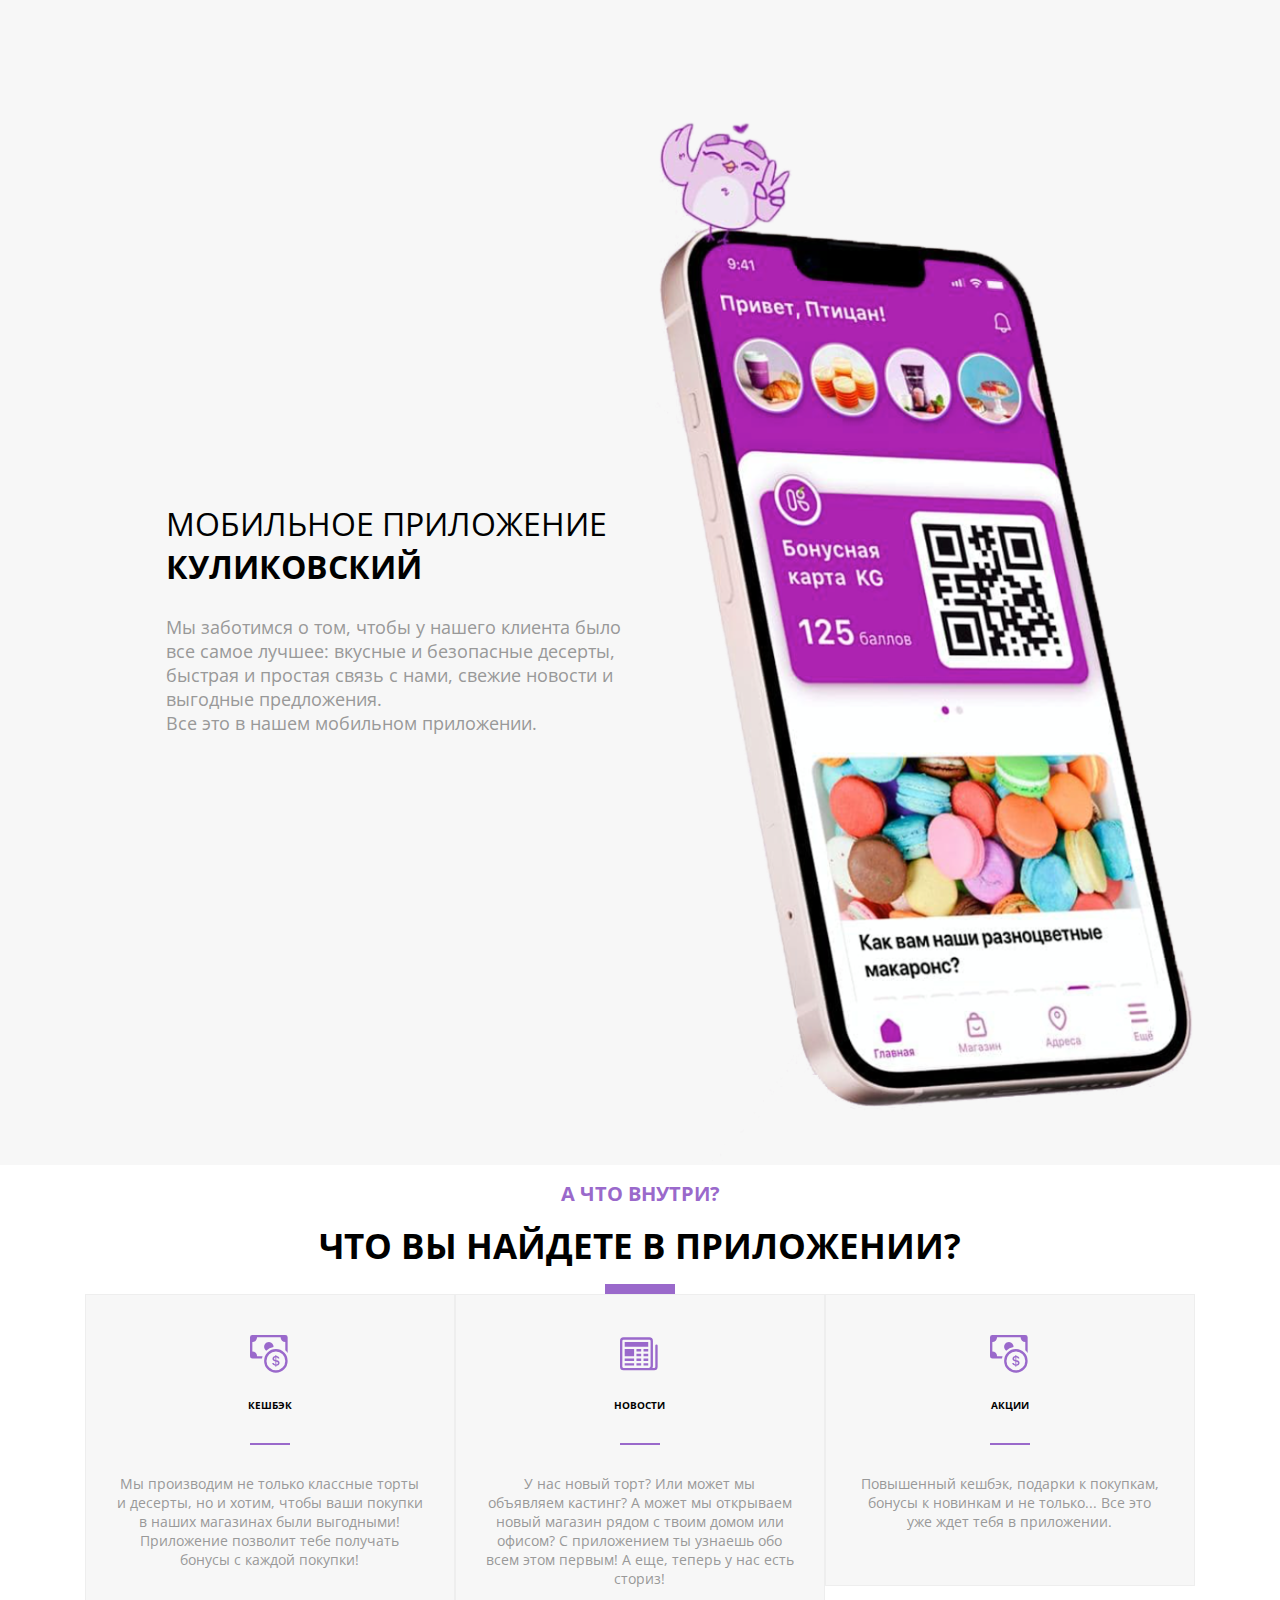
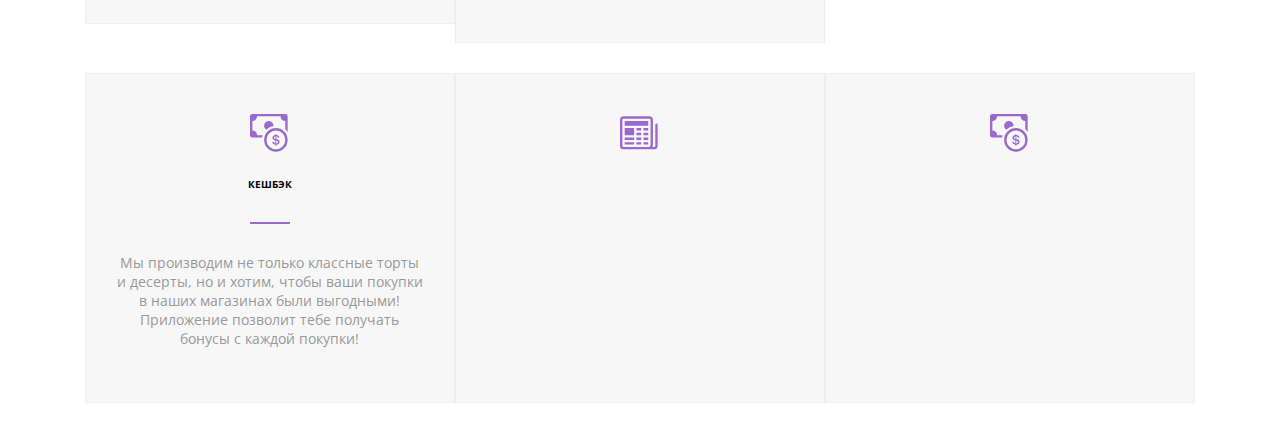
==== mobile.html @ 583b7c26 "kulikov" ====
<!DOCTYPE html>
<html lang="ru">
<head>
    <meta charset="UTF-8">
    <meta http-equiv="X-UA-Compatible" content="IE=edge">
    <meta name="viewport" content="width=device-width, initial-scale=1.0">
    <link rel="stylesheet" href="./lib/ChiefSlider/chief-slider.min.css">
    <link rel="icon" href="https://bitrix.kulikov.com/upload/landing/a2a/bnypx19rsgehgfzwub5ida5rsk8mgqv3/%D0%B4%D0%BB%D1%8F_%D0%A1%D0%AD%D0%94%D0%90_1_.png">
    <title>Мобильное приложение</title>
    <link rel="stylesheet" href="./lib/slide-lib/slide-r.min.css">
    <link rel="preconnect" href="https://fonts.googleapis.com">
    <link rel="preconnect" href="https://fonts.gstatic.com" crossorigin>
    <link href="https://fonts.googleapis.com/css2?family=Cardo:ital,wght@0,400;0,700;1,400&family=Open+Sans:wght@300;400;500;600;700;800&display=swap" rel="stylesheet">
    <link rel="stylesheet" href="./css/style.css">
</head>
<body>
    <header></header>
    <container>
        <div class="app">
            <div class="app-md1 g-light-bg-color p-top-45">
                <div class="app-md1-content g-box d-flex d-flex-y-center">
                    <div class="app-md1-left w-50 p-sides">
                        <div class="app-md1-info w-85 m-right">
                            <h2 class="app-md1-title fs-32 fw-regular">
                                МОБИЛЬНОЕ ПРИЛОЖЕНИЕ
                                <p class="fw-bold m-none">КУЛИКОВСКИЙ</p>
                            </h2>
                            <div class="app-md1-text fs-17 fw-regular c-text-grey">
                                Мы заботимся о том, чтобы у нашего клиента было все самое лучшее: вкусные и безопасные десерты, быстрая и простая связь с нами, свежие новости и выгодные предложения.
                                <p class="m-none">Все это в нашем мобильном приложении.</p>
                            </div>
                            <div class="app-md1-market market">
                                <div class="market-apple"></div>
                                <div class="market-google"></div>
                            </div>
                        </div>
                    </div>
                    <div class="app-md1-right w-50 p-sides">
                        <img src="./img/application/телефон@1x.png" alt="" class="app-md1-img">
                    </div>
                </div>
            </div>
            <div class="app-md2">
                <div class="app-title t-center p-sides p-top-15">
                    <h4 class="fs-20 m-none m-bttm-15 c-pink">А ЧТО ВНУТРИ?</h4>
                    <h2 class="fs-35 m-none">ЧТО ВЫ НАЙДЕТЕ В ПРИЛОЖЕНИИ?</h2>
                    <div class="border mg-center p-sides m-top-15"></div>
                </div>
                <div class="app-md2-content">
                    <div class="app-md2-block">
                        <section class="p-bttm-30">
                            <div class="app-md2-items d-flex g-box p-sides">
                                <div class="item-box w-33 transition-std">
                                    <div class="app-md2-item g-light-bg-color p-40-30 d-flex d-flex-column d-flex-y-center transition-std h-100 b-item-grey-1">
                                        <div class="int d-flex d-flex-column d-flex-y-center">
                                            <span class="app-md2-img m-bttm-15">
                                                <svg xmlns="http://www.w3.org/2000/svg" width="40" height="40" fill="currentColor" class="bi bi-cash-coin c-pink" viewBox="0 0 17 17">
                                                    <path fill-rule="evenodd" d="M11 15a4 4 0 1 0 0-8 4 4 0 0 0 0 8zm5-4a5 5 0 1 1-10 0 5 5 0 0 1 10 0z"/>
                                                    <path d="M9.438 11.944c.047.596.518 1.06 1.363 1.116v.44h.375v-.443c.875-.061 1.386-.529 1.386-1.207 0-.618-.39-.936-1.09-1.1l-.296-.07v-1.2c.376.043.614.248.671.532h.658c-.047-.575-.54-1.024-1.329-1.073V8.5h-.375v.45c-.747.073-1.255.522-1.255 1.158 0 .562.378.92 1.007 1.066l.248.061v1.272c-.384-.058-.639-.27-.696-.563h-.668zm1.36-1.354c-.369-.085-.569-.26-.569-.522 0-.294.216-.514.572-.578v1.1h-.003zm.432.746c.449.104.655.272.655.569 0 .339-.257.571-.709.614v-1.195l.054.012z"/>
                                                    <path d="M1 0a1 1 0 0 0-1 1v8a1 1 0 0 0 1 1h4.083c.058-.344.145-.678.258-1H3a2 2 0 0 0-2-2V3a2 2 0 0 0 2-2h10a2 2 0 0 0 2 2v3.528c.38.34.717.728 1 1.154V1a1 1 0 0 0-1-1H1z"/>
                                                    <path d="M9.998 5.083 10 5a2 2 0 1 0-3.132 1.65 5.982 5.982 0 0 1 3.13-1.567z"/>
                                                </svg>
                                            </span>
                                            <div class="app-md2-items-title m-bttm-15">
                                                <span class="fs-10 fw-bold t-uppercase">КЕШБЭК</span>
                                            </div>
                                            <div class="app-md2-border">
                                                <div class="border border-small m-bttm-15 m-top-15"></div>
                                            </div>
                                            <div class="app-md2-item-text t-center fs-14 c-text-grey">
                                                <p>Мы производим не только классные торты и десерты, но и хотим, чтобы ваши покупки в наших магазинах были выгодными! Приложение позволит тебе получать бонусы с каждой покупки!</p>
                                            </div>
                                        </div>
                                    </div>
                                </div>
                                <div class="item-box w-33 transition-std">
                                    <div class="app-md2-item b-item-grey-1 g-light-bg-color p-40-30 d-flex d-flex-column d-flex-y-center transition-std h-100">
                                        <div class="int d-flex d-flex-column d-flex-y-center">
                                            <span class="app-md2-img-box m-bttm-15">
                                                <svg xmlns="http://www.w3.org/2000/svg" width="40" height="40" fill="currentColor" class="bi bi-newspaper c-pink" viewBox="0 0 17 17">
                                                    <path d="M0 2.5A1.5 1.5 0 0 1 1.5 1h11A1.5 1.5 0 0 1 14 2.5v10.528c0 .3-.05.654-.238.972h.738a.5.5 0 0 0 .5-.5v-9a.5.5 0 0 1 1 0v9a1.5 1.5 0 0 1-1.5 1.5H1.497A1.497 1.497 0 0 1 0 13.5v-11zM12 14c.37 0 .654-.211.853-.441.092-.106.147-.279.147-.531V2.5a.5.5 0 0 0-.5-.5h-11a.5.5 0 0 0-.5.5v11c0 .278.223.5.497.5H12z"/>
                                                    <path d="M2 3h10v2H2V3zm0 3h4v3H2V6zm0 4h4v1H2v-1zm0 2h4v1H2v-1zm5-6h2v1H7V6zm3 0h2v1h-2V6zM7 8h2v1H7V8zm3 0h2v1h-2V8zm-3 2h2v1H7v-1zm3 0h2v1h-2v-1zm-3 2h2v1H7v-1zm3 0h2v1h-2v-1z"/>
                                                  </svg>
                                            </span>
                                            <div class="app-md2-items-title m-bttm-15">
                                                <span class="fs-10 fw-bold t-uppercase">новости</span>
                                            </div>
                                            <div class="app-md2-border">
                                                <div class="border border-small m-bttm-15 m-top-15"></div>
                                            </div>
                                            <div class="app-md2-item-text t-center fs-14 c-text-grey">
                                                <p>У нас новый торт? Или может мы объявляем кастинг? А может мы открываем новый магазин рядом с твоим домом или офисом? С приложением ты узнаешь обо всем этом первым! А еще, теперь у нас есть сториз!</p>
                                            </div>
                                        </div>
                                    </div>
                                </div>
                                <div class="item-box w-33 transition-std">
                                    <div class="app-md2-item b-item-grey-1 g-light-bg-color p-40-30 d-flex d-flex-column d-flex-y-center transition-std h-100">
                                        <div class="int d-flex d-flex-column d-flex-y-center">
                                            <span class="app-md2-img m-bttm-15">
                                                <svg xmlns="http://www.w3.org/2000/svg" width="40" height="40" fill="currentColor" class="bi bi-cash-coin c-pink" viewBox="0 0 17 17">
                                                    <path fill-rule="evenodd" d="M11 15a4 4 0 1 0 0-8 4 4 0 0 0 0 8zm5-4a5 5 0 1 1-10 0 5 5 0 0 1 10 0z"/>
                                                    <path d="M9.438 11.944c.047.596.518 1.06 1.363 1.116v.44h.375v-.443c.875-.061 1.386-.529 1.386-1.207 0-.618-.39-.936-1.09-1.1l-.296-.07v-1.2c.376.043.614.248.671.532h.658c-.047-.575-.54-1.024-1.329-1.073V8.5h-.375v.45c-.747.073-1.255.522-1.255 1.158 0 .562.378.92 1.007 1.066l.248.061v1.272c-.384-.058-.639-.27-.696-.563h-.668zm1.36-1.354c-.369-.085-.569-.26-.569-.522 0-.294.216-.514.572-.578v1.1h-.003zm.432.746c.449.104.655.272.655.569 0 .339-.257.571-.709.614v-1.195l.054.012z"/>
                                                    <path d="M1 0a1 1 0 0 0-1 1v8a1 1 0 0 0 1 1h4.083c.058-.344.145-.678.258-1H3a2 2 0 0 0-2-2V3a2 2 0 0 0 2-2h10a2 2 0 0 0 2 2v3.528c.38.34.717.728 1 1.154V1a1 1 0 0 0-1-1H1z"/>
                                                    <path d="M9.998 5.083 10 5a2 2 0 1 0-3.132 1.65 5.982 5.982 0 0 1 3.13-1.567z"/>
                                                </svg>
                                            </span>
                                            <div class="app-md2-items-title m-bttm-15">
                                                <span class="fs-10 fw-bold t-uppercase">акции</span>
                                            </div>
                                            <div class="app-md2-border">
                                                <div class="border border-small m-bttm-15 m-top-15"></div>
                                            </div>
                                            <div class="app-md2-item-text t-center fs-14 c-text-grey">
                                                <p>Повышенный кешбэк, подарки к покупкам, бонусы к новинкам и не только... Все это уже ждет тебя в приложении.</p>
                                            </div>
                                        </div>
                                    </div>
                                </div>
                            </div>
                        </section>
                    </div>
                    <div class="app-md2-block">
                        <section class="p-bttm-30">
                            <div class="app-md2-items d-flex g-box p-sides">
                                <div class="app-md2-item g-light-bg-color b-item-grey-1 w-33 p-40-30 d-flex d-flex-column d-flex-y-center transition-std">
                                    <span class="app-md2-img m-bttm-15">
                                        <svg xmlns="http://www.w3.org/2000/svg" width="40" height="40" fill="currentColor" class="bi bi-cash-coin c-pink" viewBox="0 0 17 17">
                                            <path fill-rule="evenodd" d="M11 15a4 4 0 1 0 0-8 4 4 0 0 0 0 8zm5-4a5 5 0 1 1-10 0 5 5 0 0 1 10 0z"/>
                                            <path d="M9.438 11.944c.047.596.518 1.06 1.363 1.116v.44h.375v-.443c.875-.061 1.386-.529 1.386-1.207 0-.618-.39-.936-1.09-1.1l-.296-.07v-1.2c.376.043.614.248.671.532h.658c-.047-.575-.54-1.024-1.329-1.073V8.5h-.375v.45c-.747.073-1.255.522-1.255 1.158 0 .562.378.92 1.007 1.066l.248.061v1.272c-.384-.058-.639-.27-.696-.563h-.668zm1.36-1.354c-.369-.085-.569-.26-.569-.522 0-.294.216-.514.572-.578v1.1h-.003zm.432.746c.449.104.655.272.655.569 0 .339-.257.571-.709.614v-1.195l.054.012z"/>
                                            <path d="M1 0a1 1 0 0 0-1 1v8a1 1 0 0 0 1 1h4.083c.058-.344.145-.678.258-1H3a2 2 0 0 0-2-2V3a2 2 0 0 0 2-2h10a2 2 0 0 0 2 2v3.528c.38.34.717.728 1 1.154V1a1 1 0 0 0-1-1H1z"/>
                                            <path d="M9.998 5.083 10 5a2 2 0 1 0-3.132 1.65 5.982 5.982 0 0 1 3.13-1.567z"/>
                                        </svg>
                                    </span>
                                    <div class="app-md2-items-title m-bttm-15">
                                        <span class="fs-10 fw-bold">КЕШБЭК</span>
                                    </div>
                                    <div class="app-md2-border">
                                        <div class="border border-small m-bttm-15 m-top-15"></div>
                                    </div>
                                    <div class="app-md2-item-text t-center fs-14 c-text-grey">
                                        <p>Мы производим не только классные торты и десерты, но и хотим, чтобы ваши покупки в наших магазинах были выгодными! Приложение позволит тебе получать бонусы с каждой покупки!</p>
                                    </div>
                                </div>
                                <div class="app-md2-item g-light-bg-color b-item-grey-1 w-33 p-40-30 d-flex d-flex-x-center transition-std">
                                    <span class="app-md2-img-box m-bttm-15">
                                        <svg xmlns="http://www.w3.org/2000/svg" width="40" height="40" fill="currentColor" class="bi bi-newspaper c-pink" viewBox="0 0 17 17">
                                            <path d="M0 2.5A1.5 1.5 0 0 1 1.5 1h11A1.5 1.5 0 0 1 14 2.5v10.528c0 .3-.05.654-.238.972h.738a.5.5 0 0 0 .5-.5v-9a.5.5 0 0 1 1 0v9a1.5 1.5 0 0 1-1.5 1.5H1.497A1.497 1.497 0 0 1 0 13.5v-11zM12 14c.37 0 .654-.211.853-.441.092-.106.147-.279.147-.531V2.5a.5.5 0 0 0-.5-.5h-11a.5.5 0 0 0-.5.5v11c0 .278.223.5.497.5H12z"/>
                                            <path d="M2 3h10v2H2V3zm0 3h4v3H2V6zm0 4h4v1H2v-1zm0 2h4v1H2v-1zm5-6h2v1H7V6zm3 0h2v1h-2V6zM7 8h2v1H7V8zm3 0h2v1h-2V8zm-3 2h2v1H7v-1zm3 0h2v1h-2v-1zm-3 2h2v1H7v-1zm3 0h2v1h-2v-1z"/>
                                          </svg>
                                    </span>
                                </div>
                                <div class="app-md2-item g-light-bg-color b-item-grey-1 w-33 p-40-30 d-flex d-flex-x-center transition-std">
                                    <span class="app-md2-img m-bttm-15">
                                        <svg xmlns="http://www.w3.org/2000/svg" width="40" height="40" fill="currentColor" class="bi bi-cash-coin c-pink" viewBox="0 0 17 17">
                                            <path fill-rule="evenodd" d="M11 15a4 4 0 1 0 0-8 4 4 0 0 0 0 8zm5-4a5 5 0 1 1-10 0 5 5 0 0 1 10 0z"/>
                                            <path d="M9.438 11.944c.047.596.518 1.06 1.363 1.116v.44h.375v-.443c.875-.061 1.386-.529 1.386-1.207 0-.618-.39-.936-1.09-1.1l-.296-.07v-1.2c.376.043.614.248.671.532h.658c-.047-.575-.54-1.024-1.329-1.073V8.5h-.375v.45c-.747.073-1.255.522-1.255 1.158 0 .562.378.92 1.007 1.066l.248.061v1.272c-.384-.058-.639-.27-.696-.563h-.668zm1.36-1.354c-.369-.085-.569-.26-.569-.522 0-.294.216-.514.572-.578v1.1h-.003zm.432.746c.449.104.655.272.655.569 0 .339-.257.571-.709.614v-1.195l.054.012z"/>
                                            <path d="M1 0a1 1 0 0 0-1 1v8a1 1 0 0 0 1 1h4.083c.058-.344.145-.678.258-1H3a2 2 0 0 0-2-2V3a2 2 0 0 0 2-2h10a2 2 0 0 0 2 2v3.528c.38.34.717.728 1 1.154V1a1 1 0 0 0-1-1H1z"/>
                                            <path d="M9.998 5.083 10 5a2 2 0 1 0-3.132 1.65 5.982 5.982 0 0 1 3.13-1.567z"/>
                                        </svg>
                                    </span>
    
                                </div>
                            </div>
                        </section>
                    </div>
                </div>
            </div>
        </div>
    </container>
    <footer></footer>
    <script src="./lib/ChiefSlider/chief-slider.min.js"></script>
    <script src="./js/kulikov.js"></script>
    <script src="./lib/slide-lib/slide-r.min.js"></script>
    <script>
        const appMdItems = document.querySelectorAll('.app-md2-items')

        const slideFooterLeft = new SlideLeft('.footer-soc'),
              slideFooterRight = new SlideRight('.footer-nav'),
              slideFooterBottom = new SlideBottom('.footer-text'),
              slideAppItems = new SlideLeft('.app-md2-items'),
              slideAppTitle = new SlideBottom('.app-title'),
              appTitle = appMdItems.forEach(item => {
                new SlideLeft(item)
              })
    </script>
</body>
</html>
---- lib/ChiefSlider/chief-slider.min.css ----
/*!
* chiefSlider
*   site: https://itchief.ru/javascript/slider
*   github: https://github.com/itchief/ui-components
*
* Copyright 2018-2021 Alexander Maltsev
* Licensed under MIT (https://github.com/itchief/ui-components/blob/master/LICENSE)
*/.slider{position:relative}.slider__container{overflow:hidden}.slider__items{display:flex;transition:transform .5s ease}.slider_disable-transition{transition:none}.slider__item{flex:0 0 100%;max-width:100%;user-select:none}.slider__control{position:absolute;top:50%;display:flex;align-items:center;justify-content:center;width:40px;color:#fff;text-align:center;height:50px;transform:translateY(-50%);background:rgba(0,0,0,.2)}.slider__control_hide{display:none}.slider__control[data-slide=prev]{left:0}.slider__control[data-slide=next]{right:0}.slider__control:focus,.slider__control:hover{color:#fff;text-decoration:none;outline:0;background:rgba(0,0,0,.3)}.slider__control::before{content:'';display:inline-block;width:20px;height:20px;background:transparent no-repeat center center;background-size:100% 100%}.slider__control[data-slide=prev]::before{background-image:url("data:image/svg+xml;charset=utf8,%3Csvg xmlns='http://www.w3.org/2000/svg' fill='%23fff' viewBox='0 0 8 8'%3E%3Cpath d='M5.25 0l-4 4 4 4 1.5-1.5-2.5-2.5 2.5-2.5-1.5-1.5z'/%3E%3C/svg%3E")}.slider__control[data-slide=next]::before{background-image:url("data:image/svg+xml;charset=utf8,%3Csvg xmlns='http://www.w3.org/2000/svg' fill='%23fff' viewBox='0 0 8 8'%3E%3Cpath d='M2.75 0l-1.5 1.5 2.5 2.5-2.5 2.5 1.5 1.5 4-4-4-4z'/%3E%3C/svg%3E")}.slider__indicators{position:absolute;right:0;bottom:0;left:0;z-index:15;display:flex;justify-content:center;padding-left:0;margin-right:15%;margin-left:15%;list-style:none;margin-top:0;margin-bottom:0}.slider__indicators li{box-sizing:content-box;flex:0 1 auto;width:30px;height:5px;margin-right:3px;margin-left:3px;text-indent:-999px;cursor:pointer;background-color:rgba(255,255,255,.5);background-clip:padding-box;border-top:15px solid transparent;border-bottom:15px solid transparent}.slider__indicators li.active{background-color:#FB2E86}
---- lib/slide-lib/slide-r.min.css ----
.slide-animation{animation:slide-r 3s 1;opacity:1 !important}.slide-animation-right{animation:slide-l 3s 1;opacity:1 !important}.slide-animation-bottom{animation:slide-b 3s 1;opacity:1 !important}.opacity{opacity:0}.transition{transition:all .8s ease-in-out}@keyframes slide-r{0%{transform:translateX(-100%)}50%{transform:translateX(0%)}}@keyframes slide-l{0%{transform:translateX(200%)}50%{transform:translateX(20%)}}@keyframes slide-b{0%{transform:translateY(100%)}50%{transform:translateY(0%)}}
---- css/style.css ----
* {
  box-sizing: border-box;
}

body {
  margin: 0;
  padding: 0;
  font-family: 'Open Sans', sans-serif;
}

:root {
  font-size: 14px;
}

.fs-16 {
  font-size: 1.14286rem;
}

.fs-13 {
  font-size: .81rem;
}

.fs-12 {
  font-size: 0.9rem;
}

.fs-17 {
  font-size: 1.25rem;
}

.fs-14 {
  font-size: 14px;
}

.fs-40 {
  font-size: 40px;
}

.fs-32 {
  font-size: 32px;
}

.fs-35 {
  font-size: 35px;
}

.fs-20 {
  font-size: 20px;
}

.fs-10 {
  font-size: 10px;
}

.c-pink {
  color: #9a69cb;
}

.c-text-grey {
  color: #999999;
}

.fw-bold {
  font-weight: 700;
}

.fw-regular {
  font-weight: 400;
}

.l-title {
  font-size: 27px;
  color: #ffffff;
  text-shadow: 2px 4px 3px #0000003f;
}

.l-bg {
  background-size: cover;
  background-position: center;
  background-repeat: no-repeat;
}

.l-bg-1 {
  background: url("./../img/landing/landing_1.jpg");
  background-size: cover;
}

.l-bg-2 {
  background: url("./../img/landing/landing_2.jpg");
  background-size: cover;
}

.l-bg-3 {
  background: url("./../img/landing/landing_3.jpg");
  background-size: cover;
}

.w-soc {
  width: 50%;
}

.g-box {
  width: 1140px;
  margin: 0 auto;
}

.g-bg-color {
  background-color: rgba(154, 105, 203, 0.1);
}

.g-light-bg-color {
  background-color: #f7f7f7;
}

.btn-p-1 {
  padding: 4px 7px;
}

.btn-p-3 {
  padding: 7px 15px;
}

.btn-p-2 {
  padding: 13px 26px;
}

.btn-bg {
  background-color: transparent;
}

.btn-bg-pink {
  background-color: #9a69cb;
  color: #ffffff;
}

.btn-font {
  text-transform: uppercase;
  border-radius: 7px;
  border: 0;
  outline: none;
  cursor: pointer;
}

.btn-bg-active {
  transition: all 0.2s ease-in;
}

.btn-bg-active:hover {
  background-color: #9a69cb;
  color: #ffffff;
}

.w-50 {
  width: 50%;
}

.w-fill {
  width: 100%;
}

.w-85 {
  width: 85%;
}

.w-33 {
  width: 33.333%;
}

.w-16 {
  max-width: 16.6666666% !important;
}

.w-s-item {
  max-width: 20%;
}

.mobile {
  height: 75px;
  display: flex;
  align-items: center;
  width: 100%;
  margin-top: 25px;
}

.mobile-btn {
  height: 100%;
  display: flex;
  align-items: center;
  justify-content: center;
}

.f-title {
  font-size: 16px;
  text-transform: uppercase;
}

.md-1-button {
  border: 1px solid #9a69cb !important;
}

.header {
  height: 175px;
  display: flex;
  align-items: center;
  flex-direction: column;
}

.header-logo {
  background-repeat: no-repeat;
  padding-top: 25px;
  background-size: cover;
  background-position: center;
  display: flex;
  justify-content: center;
}

.landing {
  padding: 30px 15px;
}

.landing-items {
  display: flex;
  height: 800px;
  position: relative;
}

.landing-item {
  width: 34%;
  height: 755px;
  position: relative;
  color: #ffffff;
  padding: 0 15px;
}

.landing-item-box {
  display: flex;
  align-items: flex-end;
}

.landing-item-info {
  position: relative;
  z-index: 10;
  padding: 30px;
}

.landing-item-bg {
  position: absolute;
  height: 100%;
  width: 100%;
  background-color: #9a69cb;
  opacity: 0.3;
  top: 0;
  right: 0;
  z-index: 0;
}

.job-btn {
  padding: 8px;
  text-align: center;
}

.job-block {
  text-align: center;
}

.job-button {
  color: #9a69cb;
}

.icon-vk {
  background: url("./../img/icon/VK_Monochrome_Compact_Logo.svg");
  width: 16px;
  height: 16px;
  background-repeat: no-repeat;
  background-size: cover;
}

.openings {
  text-align: center;
  overflow: hidden;
}

.openings-content {
  display: flex;
  text-align: left;
}

.o-link {
  color: #9a69cb;
}

.app-md1-right img {
  width: 100%;
  height: auto;
}

.app-md2-item:hover {
  border-bottom-color: #9a69cb;
}

.footer {
  width: 100%;
  height: 100%;
  background-color: #9a69cb;
  color: #ffffff;
  margin: 30px 0 0;
  padding-top: 50px;
  padding-bottom: 10px;
  overflow: hidden;
}

.footer-main {
  display: flex;
  justify-content: center;
}

.footer-nav {
  display: flex;
}

.footer-nav-item {
  width: 33.3333%;
  height: 100%;
}

.footer-nav-link {
  margin-bottom: 10px !important;
}

.footer a {
  color: #ffffff;
  text-decoration: none;
}

.footer a:hover {
  text-decoration: underline;
}

.footer ul {
  margin: 0;
  padding: 0;
  display: flex;
  flex-direction: column;
  gap: 7px;
}

.footer li {
  list-style-type: none;
  margin: 0;
  padding: 0;
  display: flex;
  align-items: center;
  gap: 5px;
}

.footer-title {
  text-transform: uppercase;
}

.footer-sponsor {
  background-color: #ffffff;
  width: 100%;
  margin: 0 auto;
}

.footer-sponsor-items {
  width: 100%;
  display: flex;
  margin: 0 auto;
  flex-direction: initial !important;
  gap: 0 !important;
}

.footer-sponsor-item {
  padding: 0 10px !important;
}

@media (max-width: 1140px) {
  .g-box {
    width: 960px;
  }
  .footer-main {
    width: 720px;
  }
  .footer-sponsor-item {
    transition: opacity .6s ease-in-out;
    opacity: 0;
  }
  .footer-sponsor-item.slider__item_active {
    opacity: 1;
  }
  .slider__wrapper {
    margin: 0 auto;
    overflow: hidden;
  }
  .slider__control {
    background-color: transparent;
  }
  .slider__control:focus, .slider__control:hover {
    background-color: transparent;
  }
  .slider__control[data-slide="prev"] {
    left: 0px;
  }
  .slider__control[data-slide="prev"]::before {
    background: none;
    width: 0;
    height: 0;
  }
  .slider__control[data-slide="next"] {
    right: 0px;
  }
  .slider__control[data-slide="next"]::before {
    background: none;
    width: 0;
    height: 0;
  }
  .slider__control svg {
    font-size: 20px;
    font-weight: bold;
    color: #b9b8b8;
  }
}

@media (max-width: 990px) {
  .landing-item {
    max-width: 50% !important;
    width: 48.2717%;
  }
  .landing .slider__wrapper {
    width: 100% !important;
  }
  .landing-items {
    width: 100%;
  }
  .g-box {
    width: 720px;
  }
}

@media (max-width: 760px) {
  .g-box {
    width: 560px;
  }
  .slider-wrapper {
    width: 470px;
  }
  .footer-main {
    flex-direction: column;
  }
  .footer-nav {
    flex-direction: column;
  }
  .openings-content {
    flex-direction: column;
  }
  .openings-content .w-50 {
    width: 100%;
  }
  .landing-item {
    width: 100%;
    max-width: 100% !important;
  }
}

@media (max-width: 560px) {
  .g-box {
    width: 100%;
  }
  .footer-sponsor-items {
    padding: 0 35px;
  }
  .slider-wrapper {
    padding: 0 35px;
  }
  .w-s-item {
    max-width: 50%;
  }
}

.bi {
  pointer-events: none;
}

.title {
  text-transform: uppercase;
}

.border {
  height: 10px;
  width: 5rem;
  background-color: #9a69cb;
}

.border-small {
  height: 2px;
  width: 40px;
}

.mg-center {
  margin: 0 auto;
}

.link {
  text-decoration: none;
}

.p-std {
  padding: 10px 15px 0;
}

.p-sides {
  padding: 0 15px;
}

.p-top-45 {
  padding-top: 45px;
}

.p-top-15 {
  padding-top: 15px;
}

.p-top-10 {
  padding-top: 10px;
}

.p-40-30 {
  padding: 40px 30px;
}

.p-bttm-30 {
  padding-bottom: 30px;
}

.p-bttm-10 {
  padding-bottom: 10px;
}

.m-none {
  margin: 0;
}

.m-bttm-30 {
  margin-bottom: 30px;
}

.m-bttm-15 {
  margin-bottom: 15px;
}

.m-top-15 {
  margin-top: 15px;
}

.m-right {
  margin-left: auto;
}

.i-wdt {
  width: 100%;
  height: auto;
}

.i-size {
  width: 100%;
  height: auto;
}

.t-center {
  text-align: center;
}

.t-left {
  text-align: left;
}

.t-uppercase {
  text-transform: uppercase;
}

.d-flex {
  display: flex;
}

.d-flex-y-center {
  align-items: center;
}

.d-flex-x-center {
  justify-content: center;
}

.d-flex-x-right {
  justify-content: right;
}

.d-flex-column {
  flex-direction: column;
}

.b-item-grey-1 {
  border: 1px solid #eee;
}

.icon-cash::before {
  content: '';
  font-family: "finance";
  -webkit-font-smoothing: antialiased;
}

.bg-cover {
  background-size: cover;
}

.transition-std {
  transition: all .2s ease-in;
}

.item-box {
  cursor: pointer;
}

.h-fill {
  height: 100%;
}

.pos-rel {
  position: relative;
}
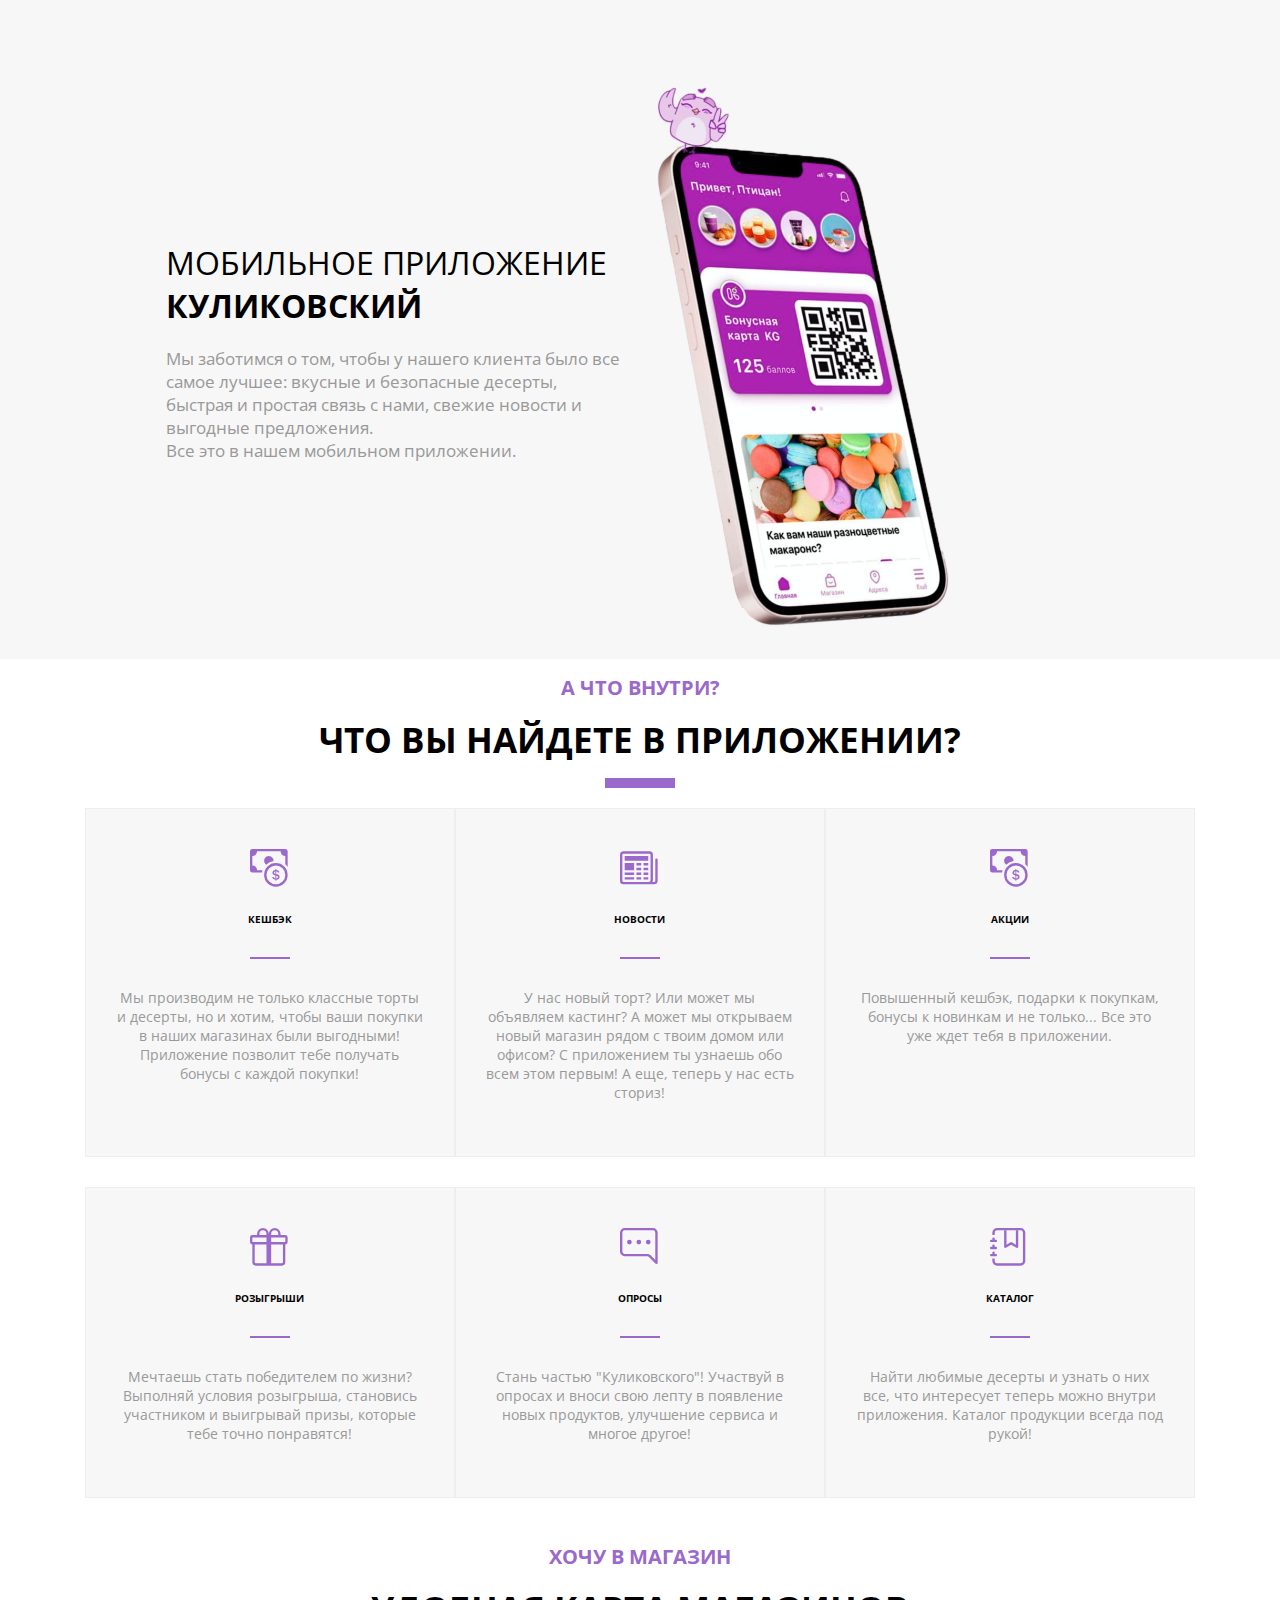
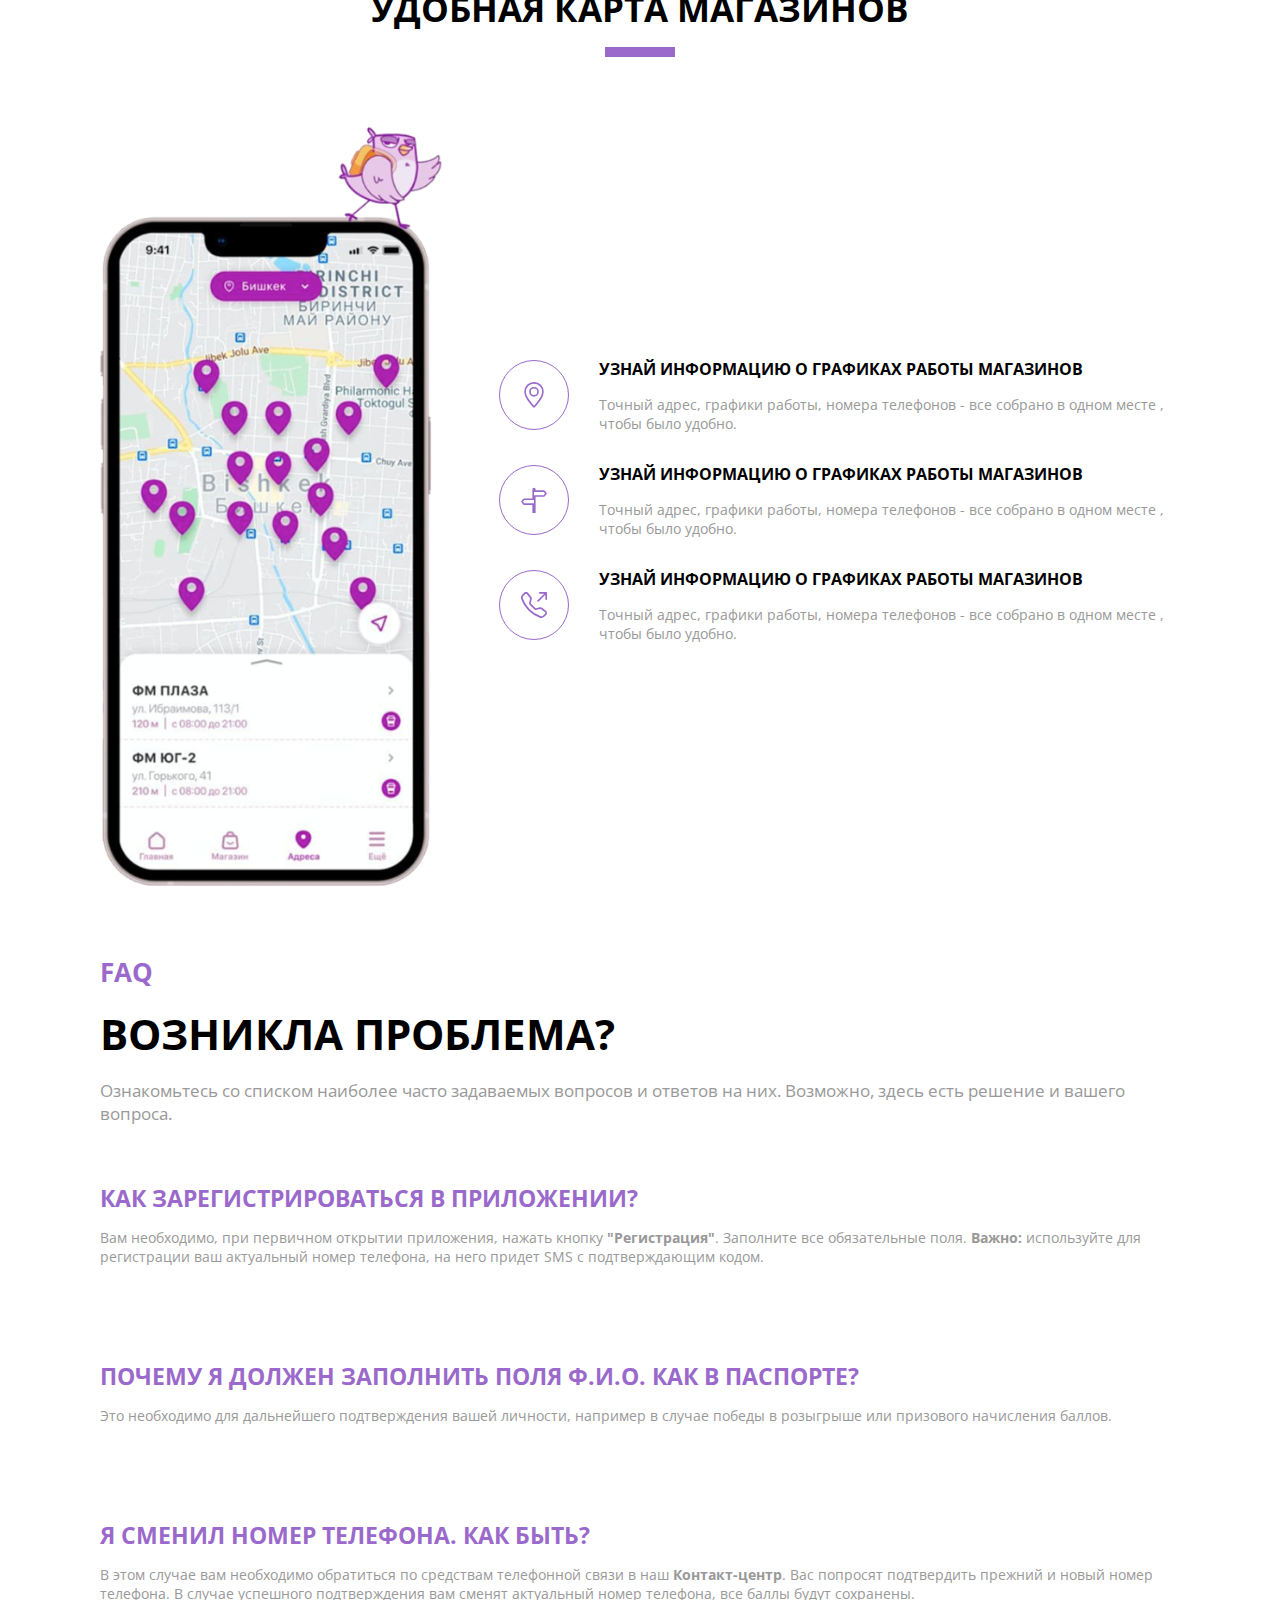
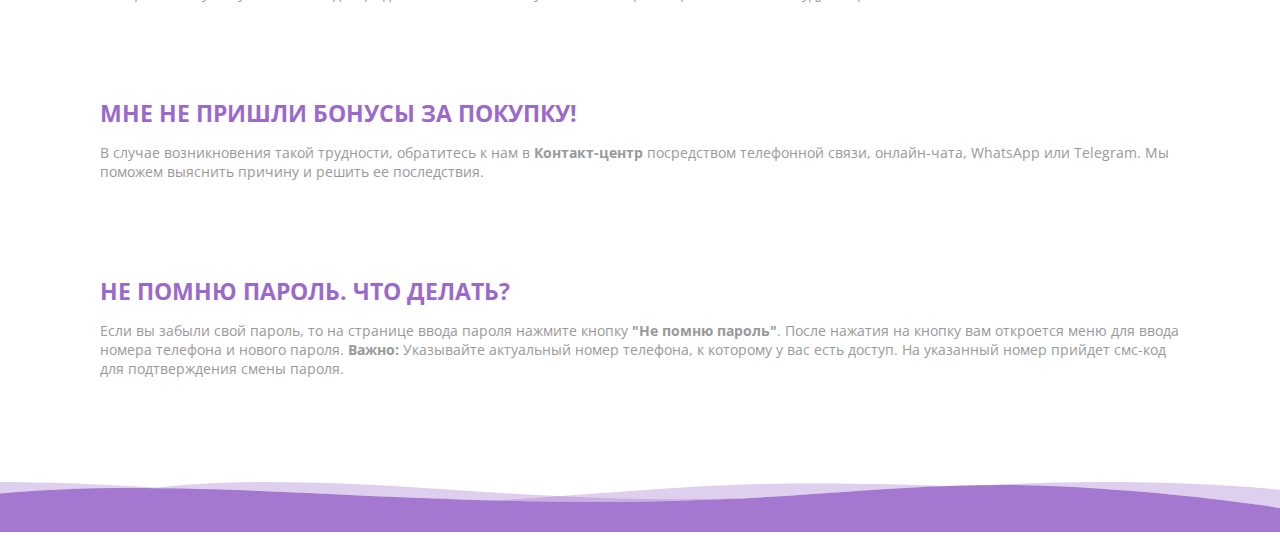
==== commit 39916a39: "kulikov" ====
--- a/mobile.html
+++ b/mobile.html
@@ -12,6 +12,8 @@
     <link rel="preconnect" href="https://fonts.gstatic.com" crossorigin>
     <link href="https://fonts.googleapis.com/css2?family=Cardo:ital,wght@0,400;0,700;1,400&family=Open+Sans:wght@300;400;500;600;700;800&display=swap" rel="stylesheet">
     <link rel="stylesheet" href="./css/style.css">
+    <script src="./lib/ChiefSlider/chief-slider.min.js"></script>
+    <script src="./lib/slide-lib/slide-r.min.js"></script>
 </head>
 <body>
     <header></header>
@@ -21,7 +23,7 @@
                 <div class="app-md1-content g-box d-flex d-flex-y-center">
                     <div class="app-md1-left w-50 p-sides">
                         <div class="app-md1-info w-85 m-right">
-                            <h2 class="app-md1-title fs-32 fw-regular">
+                            <h2 class="app-md1-title fs-32 fw-regular m-none m-bttm-20">
                                 МОБИЛЬНОЕ ПРИЛОЖЕНИЕ
                                 <p class="fw-bold m-none">КУЛИКОВСКИЙ</p>
                             </h2>
@@ -41,7 +43,7 @@
                 </div>
             </div>
             <div class="app-md2">
-                <div class="app-title t-center p-sides p-top-15">
+                <div class="app-title t-center p-sides p-top-15 p-bttm-20">
                     <h4 class="fs-20 m-none m-bttm-15 c-pink">А ЧТО ВНУТРИ?</h4>
                     <h2 class="fs-35 m-none">ЧТО ВЫ НАЙДЕТЕ В ПРИЛОЖЕНИИ?</h2>
                     <div class="border mg-center p-sides m-top-15"></div>
@@ -50,8 +52,8 @@
                     <div class="app-md2-block">
                         <section class="p-bttm-30">
                             <div class="app-md2-items d-flex g-box p-sides">
-                                <div class="item-box w-33 transition-std">
-                                    <div class="app-md2-item g-light-bg-color p-40-30 d-flex d-flex-column d-flex-y-center transition-std h-100 b-item-grey-1">
+                                <div class="item-box g-light-bg-color w-33 transition-std b-item-grey-1">
+                                    <div class="app-md2-item p-40-30 d-flex d-flex-column d-flex-y-center transition-std h-100">
                                         <div class="int d-flex d-flex-column d-flex-y-center">
                                             <span class="app-md2-img m-bttm-15">
                                                 <svg xmlns="http://www.w3.org/2000/svg" width="40" height="40" fill="currentColor" class="bi bi-cash-coin c-pink" viewBox="0 0 17 17">
@@ -73,8 +75,8 @@
                                         </div>
                                     </div>
                                 </div>
-                                <div class="item-box w-33 transition-std">
-                                    <div class="app-md2-item b-item-grey-1 g-light-bg-color p-40-30 d-flex d-flex-column d-flex-y-center transition-std h-100">
+                                <div class="item-box g-light-bg-color w-33 transition-std b-item-grey-1">
+                                    <div class="app-md2-item p-40-30 d-flex d-flex-column d-flex-y-center transition-std h-100">
                                         <div class="int d-flex d-flex-column d-flex-y-center">
                                             <span class="app-md2-img-box m-bttm-15">
                                                 <svg xmlns="http://www.w3.org/2000/svg" width="40" height="40" fill="currentColor" class="bi bi-newspaper c-pink" viewBox="0 0 17 17">
@@ -94,8 +96,8 @@
                                         </div>
                                     </div>
                                 </div>
-                                <div class="item-box w-33 transition-std">
-                                    <div class="app-md2-item b-item-grey-1 g-light-bg-color p-40-30 d-flex d-flex-column d-flex-y-center transition-std h-100">
+                                <div class="item-box g-light-bg-color w-33 transition-std b-item-grey-1">
+                                    <div class="app-md2-item p-40-30 d-flex d-flex-column d-flex-y-center transition-std h-100">
                                         <div class="int d-flex d-flex-column d-flex-y-center">
                                             <span class="app-md2-img m-bttm-15">
                                                 <svg xmlns="http://www.w3.org/2000/svg" width="40" height="40" fill="currentColor" class="bi bi-cash-coin c-pink" viewBox="0 0 17 17">
@@ -123,55 +125,189 @@
                     <div class="app-md2-block">
                         <section class="p-bttm-30">
                             <div class="app-md2-items d-flex g-box p-sides">
-                                <div class="app-md2-item g-light-bg-color b-item-grey-1 w-33 p-40-30 d-flex d-flex-column d-flex-y-center transition-std">
+                                <div class="app-md2-item item-box g-light-bg-color b-item-grey-1 w-33 p-40-30 d-flex d-flex-column d-flex-y-center transition-std">
                                     <span class="app-md2-img m-bttm-15">
                                         <svg xmlns="http://www.w3.org/2000/svg" width="40" height="40" fill="currentColor" class="bi bi-cash-coin c-pink" viewBox="0 0 17 17">
-                                            <path fill-rule="evenodd" d="M11 15a4 4 0 1 0 0-8 4 4 0 0 0 0 8zm5-4a5 5 0 1 1-10 0 5 5 0 0 1 10 0z"/>
-                                            <path d="M9.438 11.944c.047.596.518 1.06 1.363 1.116v.44h.375v-.443c.875-.061 1.386-.529 1.386-1.207 0-.618-.39-.936-1.09-1.1l-.296-.07v-1.2c.376.043.614.248.671.532h.658c-.047-.575-.54-1.024-1.329-1.073V8.5h-.375v.45c-.747.073-1.255.522-1.255 1.158 0 .562.378.92 1.007 1.066l.248.061v1.272c-.384-.058-.639-.27-.696-.563h-.668zm1.36-1.354c-.369-.085-.569-.26-.569-.522 0-.294.216-.514.572-.578v1.1h-.003zm.432.746c.449.104.655.272.655.569 0 .339-.257.571-.709.614v-1.195l.054.012z"/>
-                                            <path d="M1 0a1 1 0 0 0-1 1v8a1 1 0 0 0 1 1h4.083c.058-.344.145-.678.258-1H3a2 2 0 0 0-2-2V3a2 2 0 0 0 2-2h10a2 2 0 0 0 2 2v3.528c.38.34.717.728 1 1.154V1a1 1 0 0 0-1-1H1z"/>
-                                            <path d="M9.998 5.083 10 5a2 2 0 1 0-3.132 1.65 5.982 5.982 0 0 1 3.13-1.567z"/>
+                                            <path d="M3 2.5a2.5 2.5 0 0 1 5 0 2.5 2.5 0 0 1 5 0v.006c0 .07 0 .27-.038.494H15a1 1 0 0 1 1 1v2a1 1 0 0 1-1 1v7.5a1.5 1.5 0 0 1-1.5 1.5h-11A1.5 1.5 0 0 1 1 14.5V7a1 1 0 0 1-1-1V4a1 1 0 0 1 1-1h2.038A2.968 2.968 0 0 1 3 2.506V2.5zm1.068.5H7v-.5a1.5 1.5 0 1 0-3 0c0 .085.002.274.045.43a.522.522 0 0 0 .023.07zM9 3h2.932a.56.56 0 0 0 .023-.07c.043-.156.045-.345.045-.43a1.5 1.5 0 0 0-3 0V3zM1 4v2h6V4H1zm8 0v2h6V4H9zm5 3H9v8h4.5a.5.5 0 0 0 .5-.5V7zm-7 8V7H2v7.5a.5.5 0 0 0 .5.5H7z"/>
                                         </svg>
                                     </span>
                                     <div class="app-md2-items-title m-bttm-15">
-                                        <span class="fs-10 fw-bold">КЕШБЭК</span>
+                                        <span class="fs-10 fw-bold text-uppercase">РОЗЫГРЫШИ</span>
                                     </div>
                                     <div class="app-md2-border">
                                         <div class="border border-small m-bttm-15 m-top-15"></div>
                                     </div>
                                     <div class="app-md2-item-text t-center fs-14 c-text-grey">
-                                        <p>Мы производим не только классные торты и десерты, но и хотим, чтобы ваши покупки в наших магазинах были выгодными! Приложение позволит тебе получать бонусы с каждой покупки!</p>
-                                    </div>
-                                </div>
-                                <div class="app-md2-item g-light-bg-color b-item-grey-1 w-33 p-40-30 d-flex d-flex-x-center transition-std">
+                                        <p>Мечтаешь стать победителем по жизни? Выполняй условия розыгрыша, становись участником  и выигрывай призы, которые тебе точно понравятся!</p>
+                                    </div>
+                                </div>
+                                <div class="app-md2-item item-box g-light-bg-color b-item-grey-1 w-33 p-40-30 d-flex d-flex-column d-flex-y-center transition-std">
                                     <span class="app-md2-img-box m-bttm-15">
                                         <svg xmlns="http://www.w3.org/2000/svg" width="40" height="40" fill="currentColor" class="bi bi-newspaper c-pink" viewBox="0 0 17 17">
-                                            <path d="M0 2.5A1.5 1.5 0 0 1 1.5 1h11A1.5 1.5 0 0 1 14 2.5v10.528c0 .3-.05.654-.238.972h.738a.5.5 0 0 0 .5-.5v-9a.5.5 0 0 1 1 0v9a1.5 1.5 0 0 1-1.5 1.5H1.497A1.497 1.497 0 0 1 0 13.5v-11zM12 14c.37 0 .654-.211.853-.441.092-.106.147-.279.147-.531V2.5a.5.5 0 0 0-.5-.5h-11a.5.5 0 0 0-.5.5v11c0 .278.223.5.497.5H12z"/>
-                                            <path d="M2 3h10v2H2V3zm0 3h4v3H2V6zm0 4h4v1H2v-1zm0 2h4v1H2v-1zm5-6h2v1H7V6zm3 0h2v1h-2V6zM7 8h2v1H7V8zm3 0h2v1h-2V8zm-3 2h2v1H7v-1zm3 0h2v1h-2v-1zm-3 2h2v1H7v-1zm3 0h2v1h-2v-1z"/>
-                                          </svg>
+                                            <path d="M2 1a1 1 0 0 0-1 1v8a1 1 0 0 0 1 1h9.586a2 2 0 0 1 1.414.586l2 2V2a1 1 0 0 0-1-1H2zm12-1a2 2 0 0 1 2 2v12.793a.5.5 0 0 1-.854.353l-2.853-2.853a1 1 0 0 0-.707-.293H2a2 2 0 0 1-2-2V2a2 2 0 0 1 2-2h12z"/>
+                                            <path d="M5 6a1 1 0 1 1-2 0 1 1 0 0 1 2 0zm4 0a1 1 0 1 1-2 0 1 1 0 0 1 2 0zm4 0a1 1 0 1 1-2 0 1 1 0 0 1 2 0z"/>
+                                        </svg>
                                     </span>
-                                </div>
-                                <div class="app-md2-item g-light-bg-color b-item-grey-1 w-33 p-40-30 d-flex d-flex-x-center transition-std">
+                                    <div class="app-md2-items-title m-bttm-15">
+                                        <span class="fs-10 fw-bold text-uppercase">ОПРОСЫ</span>
+                                    </div>
+                                    <div class="app-md2-border">
+                                        <div class="border border-small m-bttm-15 m-top-15"></div>
+                                    </div>
+                                    <div class="app-md2-item-text t-center fs-14 c-text-grey">
+                                        <p>Стань частью "Куликовского"! Участвуй в опросах и вноси свою лепту в появление новых продуктов, улучшение сервиса и многое другое! </p>
+                                    </div>
+                                </div>
+                                <div class="app-md2-item item-box g-light-bg-color b-item-grey-1 w-33 p-40-30 d-flex d-flex-column d-flex-y-center transition-std">
                                     <span class="app-md2-img m-bttm-15">
                                         <svg xmlns="http://www.w3.org/2000/svg" width="40" height="40" fill="currentColor" class="bi bi-cash-coin c-pink" viewBox="0 0 17 17">
-                                            <path fill-rule="evenodd" d="M11 15a4 4 0 1 0 0-8 4 4 0 0 0 0 8zm5-4a5 5 0 1 1-10 0 5 5 0 0 1 10 0z"/>
-                                            <path d="M9.438 11.944c.047.596.518 1.06 1.363 1.116v.44h.375v-.443c.875-.061 1.386-.529 1.386-1.207 0-.618-.39-.936-1.09-1.1l-.296-.07v-1.2c.376.043.614.248.671.532h.658c-.047-.575-.54-1.024-1.329-1.073V8.5h-.375v.45c-.747.073-1.255.522-1.255 1.158 0 .562.378.92 1.007 1.066l.248.061v1.272c-.384-.058-.639-.27-.696-.563h-.668zm1.36-1.354c-.369-.085-.569-.26-.569-.522 0-.294.216-.514.572-.578v1.1h-.003zm.432.746c.449.104.655.272.655.569 0 .339-.257.571-.709.614v-1.195l.054.012z"/>
-                                            <path d="M1 0a1 1 0 0 0-1 1v8a1 1 0 0 0 1 1h4.083c.058-.344.145-.678.258-1H3a2 2 0 0 0-2-2V3a2 2 0 0 0 2-2h10a2 2 0 0 0 2 2v3.528c.38.34.717.728 1 1.154V1a1 1 0 0 0-1-1H1z"/>
-                                            <path d="M9.998 5.083 10 5a2 2 0 1 0-3.132 1.65 5.982 5.982 0 0 1 3.13-1.567z"/>
+                                            <path fill-rule="evenodd" d="M6 8V1h1v6.117L8.743 6.07a.5.5 0 0 1 .514 0L11 7.117V1h1v7a.5.5 0 0 1-.757.429L9 7.083 6.757 8.43A.5.5 0 0 1 6 8z"/>
+                                            <path d="M3 0h10a2 2 0 0 1 2 2v12a2 2 0 0 1-2 2H3a2 2 0 0 1-2-2v-1h1v1a1 1 0 0 0 1 1h10a1 1 0 0 0 1-1V2a1 1 0 0 0-1-1H3a1 1 0 0 0-1 1v1H1V2a2 2 0 0 1 2-2z"/>
+                                            <path d="M1 5v-.5a.5.5 0 0 1 1 0V5h.5a.5.5 0 0 1 0 1h-2a.5.5 0 0 1 0-1H1zm0 3v-.5a.5.5 0 0 1 1 0V8h.5a.5.5 0 0 1 0 1h-2a.5.5 0 0 1 0-1H1zm0 3v-.5a.5.5 0 0 1 1 0v.5h.5a.5.5 0 0 1 0 1h-2a.5.5 0 0 1 0-1H1z"/>
                                         </svg>
                                     </span>
-    
+                                    <div class="app-md2-items-title m-bttm-15">
+                                        <span class="fs-10 fw-bold text-uppercase">КАТАЛОГ</span>
+                                    </div>
+                                    <div class="app-md2-border">
+                                        <div class="border border-small m-bttm-15 m-top-15"></div>
+                                    </div>
+                                    <div class="app-md2-item-text t-center fs-14 c-text-grey">
+                                        <p>Найти любимые десерты и узнать о них все, что интересует теперь можно внутри приложения. Каталог продукции всегда под рукой!</p>
+                                    </div>
                                 </div>
                             </div>
                         </section>
                     </div>
                 </div>
             </div>
+            <div class="app-md3">
+                <div class="app-title t-center p-sides p-top-15 p-bttm-20 slide-bottom-animation">
+                    <h4 class="fs-20 m-none m-bttm-15 c-pink">ХОЧУ В МАГАЗИН</h4>
+                    <h2 class="fs-35 m-none">УДОБНАЯ КАРТА МАГАЗИНОВ</h2>
+                    <div class="border mg-center p-sides m-top-15"></div>
+                </div>
+                <div class="app-md3-info p-bttm-40 p-top-40">
+                    <div class="g-box d-flex d-flex-y-center app-md3-content">
+                        <div class="app-md3-img p-sides slide-left-animation">
+                            <img src="./img/application/карта_магазинов@1x.png" alt="" class="w-fill">
+                        </div>
+                        <div class="app-md3-items slide-right-animation p-sides">
+                            <div class="app-md3-item d-flex m-bttm-30 d-flex-y-center">
+                                <div class="app-md3-img m-right-30">
+                                    <div class="ball border-1-pink border-r-ball d-flex d-flex-y-center d-flex-x-center" style="width: 70px !important; height: 70px;">
+                                        <svg xmlns="http://www.w3.org/2000/svg" width="26" height="26" fill="currentColor" class="bi bi-geo-alt c-pink" viewBox="0 0 16 16">
+                                            <path d="M12.166 8.94c-.524 1.062-1.234 2.12-1.96 3.07A31.493 31.493 0 0 1 8 14.58a31.481 31.481 0 0 1-2.206-2.57c-.726-.95-1.436-2.008-1.96-3.07C3.304 7.867 3 6.862 3 6a5 5 0 0 1 10 0c0 .862-.305 1.867-.834 2.94zM8 16s6-5.686 6-10A6 6 0 0 0 2 6c0 4.314 6 10 6 10z"/>
+                                            <path d="M8 8a2 2 0 1 1 0-4 2 2 0 0 1 0 4zm0 1a3 3 0 1 0 0-6 3 3 0 0 0 0 6z"/>
+                                        </svg>
+                                    </div>
+                                </div>
+                                <div class="app-md3-info">
+                                    <h4 class="app-md3-title m-none m-bttm-15 fw-bold fs-16">УЗНАЙ ИНФОРМАЦИЮ О ГРАФИКАХ РАБОТЫ МАГАЗИНОВ</h4>
+                                    <p class="c-text-grey m-none">Точный адрес, графики работы, номера телефонов - все собрано в одном месте , чтобы было удобно.</p>
+                                </div>
+                            </div>
+                            <div class="app-md3-item d-flex m-bttm-30 d-flex-y-center">
+                                <div class="app-md3-img m-right-30">
+                                    <div class="ball border-1-pink border-r-ball d-flex d-flex-y-center d-flex-x-center" style="width: 70px !important; height: 70px;">
+                                        <svg xmlns="http://www.w3.org/2000/svg" width="26" height="26" fill="currentColor" class="bi bi-geo-alt c-pink" viewBox="0 0 16 16">
+                                            <path d="M7 7V1.414a1 1 0 0 1 2 0V2h5a1 1 0 0 1 .8.4l.975 1.3a.5.5 0 0 1 0 .6L14.8 5.6a1 1 0 0 1-.8.4H9v10H7v-5H2a1 1 0 0 1-.8-.4L.225 9.3a.5.5 0 0 1 0-.6L1.2 7.4A1 1 0 0 1 2 7h5zm1 3V8H2l-.75 1L2 10h6zm0-5h6l.75-1L14 3H8v2z"/>
+                                        </svg>
+                                    </div>
+                                </div>
+                                <div class="app-md3-info">
+                                    <h4 class="app-md3-title m-none m-bttm-15 fw-bold fs-16">УЗНАЙ ИНФОРМАЦИЮ О ГРАФИКАХ РАБОТЫ МАГАЗИНОВ</h4>
+                                    <p class="c-text-grey m-none">Точный адрес, графики работы, номера телефонов - все собрано в одном месте , чтобы было удобно.</p>
+                                </div>
+                            </div>
+                            <div class="app-md3-item d-flex m-bttm-30 d-flex-y-center">
+                                <div class="app-md3-img m-right-30">
+                                    <div class="ball border-1-pink border-r-ball d-flex d-flex-y-center d-flex-x-center" style="width: 70px !important; height: 70px;">
+                                        <svg xmlns="http://www.w3.org/2000/svg" width="26" height="26" fill="currentColor" class="bi bi-geo-alt c-pink" viewBox="0 0 16 16">
+                                            <path d="M3.654 1.328a.678.678 0 0 0-1.015-.063L1.605 2.3c-.483.484-.661 1.169-.45 1.77a17.568 17.568 0 0 0 4.168 6.608 17.569 17.569 0 0 0 6.608 4.168c.601.211 1.286.033 1.77-.45l1.034-1.034a.678.678 0 0 0-.063-1.015l-2.307-1.794a.678.678 0 0 0-.58-.122l-2.19.547a1.745 1.745 0 0 1-1.657-.459L5.482 8.062a1.745 1.745 0 0 1-.46-1.657l.548-2.19a.678.678 0 0 0-.122-.58L3.654 1.328zM1.884.511a1.745 1.745 0 0 1 2.612.163L6.29 2.98c.329.423.445.974.315 1.494l-.547 2.19a.678.678 0 0 0 .178.643l2.457 2.457a.678.678 0 0 0 .644.178l2.189-.547a1.745 1.745 0 0 1 1.494.315l2.306 1.794c.829.645.905 1.87.163 2.611l-1.034 1.034c-.74.74-1.846 1.065-2.877.702a18.634 18.634 0 0 1-7.01-4.42 18.634 18.634 0 0 1-4.42-7.009c-.362-1.03-.037-2.137.703-2.877L1.885.511zM11 .5a.5.5 0 0 1 .5-.5h4a.5.5 0 0 1 .5.5v4a.5.5 0 0 1-1 0V1.707l-4.146 4.147a.5.5 0 0 1-.708-.708L14.293 1H11.5a.5.5 0 0 1-.5-.5z"/>
+                                        </svg>
+                                    </div>
+                                </div>
+                                <div class="app-md3-info">
+                                    <h4 class="app-md3-title m-none m-bttm-15 fw-bold fs-16">УЗНАЙ ИНФОРМАЦИЮ О ГРАФИКАХ РАБОТЫ МАГАЗИНОВ</h4>
+                                    <p class="c-text-grey m-none">Точный адрес, графики работы, номера телефонов - все собрано в одном месте , чтобы было удобно.</p>
+                                </div>
+                            </div>
+                        </div>
+                    </div>
+                </div>
+                <div class="app-faq">
+                    <div class="g-box-faq p-sides">
+                        <div class="app-faq-head text-uppercase">
+                            <h6
+                                class = 
+                                "text-uppercase
+                                fw-bold
+                                fs-26 m-none
+                                m-bttm-15
+                                c-pink">
+                                faq
+                            </h6>
+                            <h2 
+                                class="
+                                slide-bottom-animation
+                                fs-42
+                                fw-bold
+                                m-none
+                                ">
+                                ВОЗНИКЛА ПРОБЛЕМА?
+                            </h2>
+                        </div>
+                        <div class="app-faq-text c-text-grey fs-17 fw-regular slide-bottom-animation">
+                            <p>Ознакомьтесь со списком наиболее часто задаваемых вопросов и ответов на них. Возможно, здесь есть решение и вашего вопроса.</p>
+                        </div>
+                        <div class="app-faq-items">
+                            <div class="app-faq-item p-top-40 p-bttm-40">
+                                <h6 class="c-pink text-uppercase fw-bold fs-23 m-none m-bttm-10">КАК ЗАРЕГИСТРИРОВАТЬСЯ В ПРИЛОЖЕНИИ?</h6>
+                                <div class="app-faq-text fs-14 c-text-grey">
+                                    <p>Вам необходимо, при первичном открытии приложения, нажать кнопку <span style="font-weight: bold;">"Регистрация"</span>. Заполните все обязательные поля. <span style="font-weight: bold;">Важно:</span> используйте для регистрации ваш актуальный номер телефона, на него придет SMS с подтверждающим кодом. </p>
+                                </div>
+                            </div>
+                            <div class="app-faq-item p-top-40 p-bttm-40">
+                                <h6 class="c-pink text-uppercase fw-bold fs-23 m-none m-bttm-10">ПОЧЕМУ Я ДОЛЖЕН ЗАПОЛНИТЬ ПОЛЯ Ф.И.О. КАК В ПАСПОРТЕ?</h6>
+                                <div class="app-faq-text fs-14 c-text-grey">
+                                    <p>Это необходимо для дальнейшего подтверждения вашей личности, например в случае победы в розыгрыше или призового начисления баллов.</p>
+                                </div>
+                            </div>
+                            <div class="app-faq-item p-top-40 p-bttm-40">
+                                <h6 class="c-pink text-uppercase fw-bold fs-23 m-none m-bttm-10">Я СМЕНИЛ НОМЕР ТЕЛЕФОНА. КАК БЫТЬ?</h6>
+                                <div class="app-faq-text fs-14 c-text-grey">
+                                    <p>В этом случае вам необходимо обратиться по средствам телефонной связи в наш <span style="font-weight: bold;">Контакт-центр</span>. Вас попросят подтвердить прежний и новый номер телефона. В случае успешного подтверждения вам сменят актуальный номер телефона, все баллы будут сохранены. </p>
+                                </div>
+                            </div>
+                            <div class="app-faq-item p-top-40 p-bttm-40">
+                                <h6 class="c-pink text-uppercase fw-bold fs-23 m-none m-bttm-10">МНЕ НЕ ПРИШЛИ БОНУСЫ ЗА ПОКУПКУ!</h6>
+                                <div class="app-faq-text fs-14 c-text-grey">
+                                    <p>В случае возникновения такой трудности, обратитесь к нам в <span style="font-weight: bold;">Контакт-центр</span> посредством телефонной связи, онлайн-чата, WhatsApp или Telegram. Мы поможем выяснить причину и решить ее последствия. </p>
+                                </div>
+                            </div>
+                            <div class="app-faq-item p-top-40 p-bttm-40">
+                                <h6 class="c-pink text-uppercase fw-bold fs-23 m-none m-bttm-10">НЕ ПОМНЮ ПАРОЛЬ. ЧТО ДЕЛАТЬ?</h6>
+                                <div class="app-faq-text fs-14 c-text-grey">
+                                    <p>Если вы забыли свой пароль, то на странице ввода пароля нажмите кнопку <span style="font-weight: bold;">"Не помню пароль"</span>. После нажатия на кнопку вам откроется меню для ввода номера телефона и нового пароля. <span style="font-weight: bold;">Важно:</span> Указывайте актуальный номер телефона, к которому у вас есть доступ. На указанный номер прийдет смс-код для подтверждения смены пароля. </p>
+                                </div>
+                            </div>
+                        </div>
+                    </div>
+                </div>
+            </div>
+        </div>
+        <div class="img-bttm">
+            <svg class="g-width-100x g-height-100x" style="height: 100px; width: 100%;" viewBox="0 0 3184 446" preserveAspectRatio="none" xmlns="http://www.w3.org/2000/svg">
+                <path class="fill-first" d="M3184 257.647L3158.22 253.329C3028.5 232.456 2886.86 222.357 2733.29 223.032C2642.26 223.431 2551.78 228.592 2461.84 236.149C2426.54 236.549 2391.09 238.004 2355.34 240.275C2221 231.285 2068.99 226.286 1913.49 231.156C1723.42 237.109 1558.37 264.563 1391.63 286.417C1137.84 264.35 920.847 223.032 661.328 223.032C563.229 223.032 473.232 231.394 391.326 248.135L343.441 243.122C217.846 230.497 109.05 223.812 17.0527 223.07L0 223V0H3184V257.647Z"></path>
+                <path class="fill-second" opacity="0.35" d="M2733.29 223.032C2897.09 222.312 3047.33 233.851 3184 257.647V339.233C3184 338.771 2910.31 259.731 2582.38 239.042C2542.25 236.511 2502.17 235.647 2461.89 236.127C2551.82 228.59 2642.28 223.431 2733.29 223.032ZM1845.32 295.894C1568.49 310.033 1352.52 284.477 1144.23 259.829C986.552 241.17 833.274 223.032 661.328 223.032C559.757 223.032 466.872 231.996 382.674 249.926C452.603 251.103 528.079 254.504 609.102 260.128C675.002 264.702 743.206 270.305 813.746 276.1C1114.33 300.792 1457.33 328.97 1845.32 295.894Z" opacity="0.35"></path>
+                <path class="fill-second" opacity="0.35" d="M2355 240.297C2220.73 231.276 2068.85 226.29 1913.49 231.156C1759.53 235.978 1621.99 254.907 1486.68 273.529C1400.94 285.329 1316.09 297.005 1228.53 304.892C1472.56 316.132 1739.31 314.555 2029.73 275.756C2143.31 260.583 2250.44 246.954 2355 240.297ZM413.43 250.578C249.63 232.193 111.82 223 0 223V274.754C106.985 254.341 244.795 246.283 413.43 250.578Z" opacity="0.35"></path>
+                <path class="fill-second" d="M0 274.754C145.792 246.937 348.826 242.062 609.102 260.128C999.516 287.227 1470.77 350.429 2029.73 275.756C2226.59 249.458 2404.1 227.795 2582.38 239.042C2910.31 259.731 3184 338.771 3184 339.233V446H0V274.754Z"></path>
+            </svg>
         </div>
     </container>
     <footer></footer>
-    <script src="./lib/ChiefSlider/chief-slider.min.js"></script>
     <script src="./js/kulikov.js"></script>
-    <script src="./lib/slide-lib/slide-r.min.js"></script>
     <script>
         const appMdItems = document.querySelectorAll('.app-md2-items')
 
@@ -183,6 +319,24 @@
               appTitle = appMdItems.forEach(item => {
                 new SlideLeft(item)
               })
+
+        const slideFaqItems = document.querySelectorAll('.app-faq-item');
+        const slideBottom = document.querySelectorAll('.slide-bottom-animation');
+        const slideFaq = slideFaqItems.forEach(item => {
+            new SlideBottom(item)
+        }),
+              slideBttm = slideBottom.forEach(i => {
+                new SlideBottom(i)
+              })
+
+        const slideRight = document.querySelectorAll('.slide-right-animation')
+        slideRight.forEach(i => {
+            new SlideRight(i)
+        })
+        const slideLeft = document.querySelectorAll('.slide-left-animation');
+        slideLeft.forEach(i => {
+            new SlideLeft(i)
+        })
     </script>
 </body>
 </html>--- a/css/style.css
+++ b/css/style.css
@@ -25,11 +25,11 @@
 }
 
 .fs-17 {
-  font-size: 1.25rem;
+  font-size: 1.21429rem;
 }
 
 .fs-14 {
-  font-size: 14px;
+  font-size: 1rem;
 }
 
 .fs-40 {
@@ -48,8 +48,20 @@
   font-size: 20px;
 }
 
+.fs-23 {
+  font-size: 1.64286rem;
+}
+
 .fs-10 {
   font-size: 10px;
+}
+
+.fs-26 {
+  font-size: 1.85714rem;
+}
+
+.fs-42 {
+  font-size: 3rem;
 }
 
 .c-pink {
@@ -101,6 +113,11 @@
 
 .g-box {
   width: 1140px;
+  margin: 0 auto;
+}
+
+.g-box-faq {
+  width: 1110px;
   margin: 0 auto;
 }
 
@@ -220,13 +237,12 @@
 
 .landing-items {
   display: flex;
-  height: 800px;
   position: relative;
 }
 
 .landing-item {
   width: 34%;
-  height: 755px;
+  height: auto;
   position: relative;
   color: #ffffff;
   padding: 0 15px;
@@ -235,6 +251,7 @@
 .landing-item-box {
   display: flex;
   align-items: flex-end;
+  height: auto;
 }
 
 .landing-item-info {
@@ -245,8 +262,8 @@
 
 .landing-item-bg {
   position: absolute;
-  height: 100%;
   width: 100%;
+  height: auto;
   background-color: #9a69cb;
   opacity: 0.3;
   top: 0;
@@ -290,7 +307,7 @@
 }
 
 .app-md1-right img {
-  width: 100%;
+  width: 295px;
   height: auto;
 }
 
@@ -379,6 +396,9 @@
   .g-box {
     width: 960px;
   }
+  .g-box-faq {
+    width: 960px;
+  }
   .footer-main {
     width: 720px;
   }
@@ -436,12 +456,18 @@
   .g-box {
     width: 720px;
   }
+  .g-box-faq {
+    width: 720px;
+  }
 }
 
 @media (max-width: 760px) {
   .g-box {
     width: 560px;
   }
+  .g-box-faq {
+    width: 560px;
+  }
   .slider-wrapper {
     width: 470px;
   }
@@ -461,10 +487,35 @@
     width: 100%;
     max-width: 100% !important;
   }
+  .app-md1-content {
+    flex-direction: column;
+    align-items: unset !important;
+  }
+  .app-md1-left {
+    width: 100%;
+  }
+  .app-md1-info {
+    margin: 0 auto !important;
+  }
+  .app-md2-items {
+    flex-direction: column;
+  }
+  .app-md2-items .item-box {
+    width: 100% !important;
+  }
+  .app-md3-img {
+    margin-bottom: 50px;
+  }
+  .app-md3-content {
+    flex-direction: column;
+  }
 }
 
 @media (max-width: 560px) {
   .g-box {
+    width: 100%;
+  }
+  .g-box-faq {
     width: 100%;
   }
   .footer-sponsor-items {
@@ -497,6 +548,14 @@
   width: 40px;
 }
 
+.border-1-pink {
+  border: 1px solid #9a69cb;
+}
+
+.border-r-ball {
+  border-radius: 50%;
+}
+
 .mg-center {
   margin: 0 auto;
 }
@@ -525,6 +584,10 @@
   padding-top: 10px;
 }
 
+.p-top-40 {
+  padding-top: 2.85714rem;
+}
+
 .p-40-30 {
   padding: 40px 30px;
 }
@@ -537,6 +600,14 @@
   padding-bottom: 10px;
 }
 
+.p-bttm-20 {
+  padding-bottom: 20px;
+}
+
+.p-bttm-40 {
+  padding-bottom: 2.85714rem;
+}
+
 .m-none {
   margin: 0;
 }
@@ -546,7 +617,15 @@
 }
 
 .m-bttm-15 {
-  margin-bottom: 15px;
+  margin-bottom: 1.07143rem;
+}
+
+.m-bttm-10 {
+  margin-bottom: 0.71429rem;
+}
+
+.m-bttm-20 {
+  margin-bottom: 1.42857rem;
 }
 
 .m-top-15 {
@@ -555,6 +634,10 @@
 
 .m-right {
   margin-left: auto;
+}
+
+.m-right-30 {
+  margin-right: 2.14286rem;
 }
 
 .i-wdt {
@@ -628,3 +711,15 @@
 .pos-rel {
   position: relative;
 }
+
+.text-uppercase {
+  text-transform: uppercase;
+}
+
+.fill-first {
+  fill: #fff;
+}
+
+.fill-second {
+  fill: rgba(154, 105, 203, 0.9);
+}
